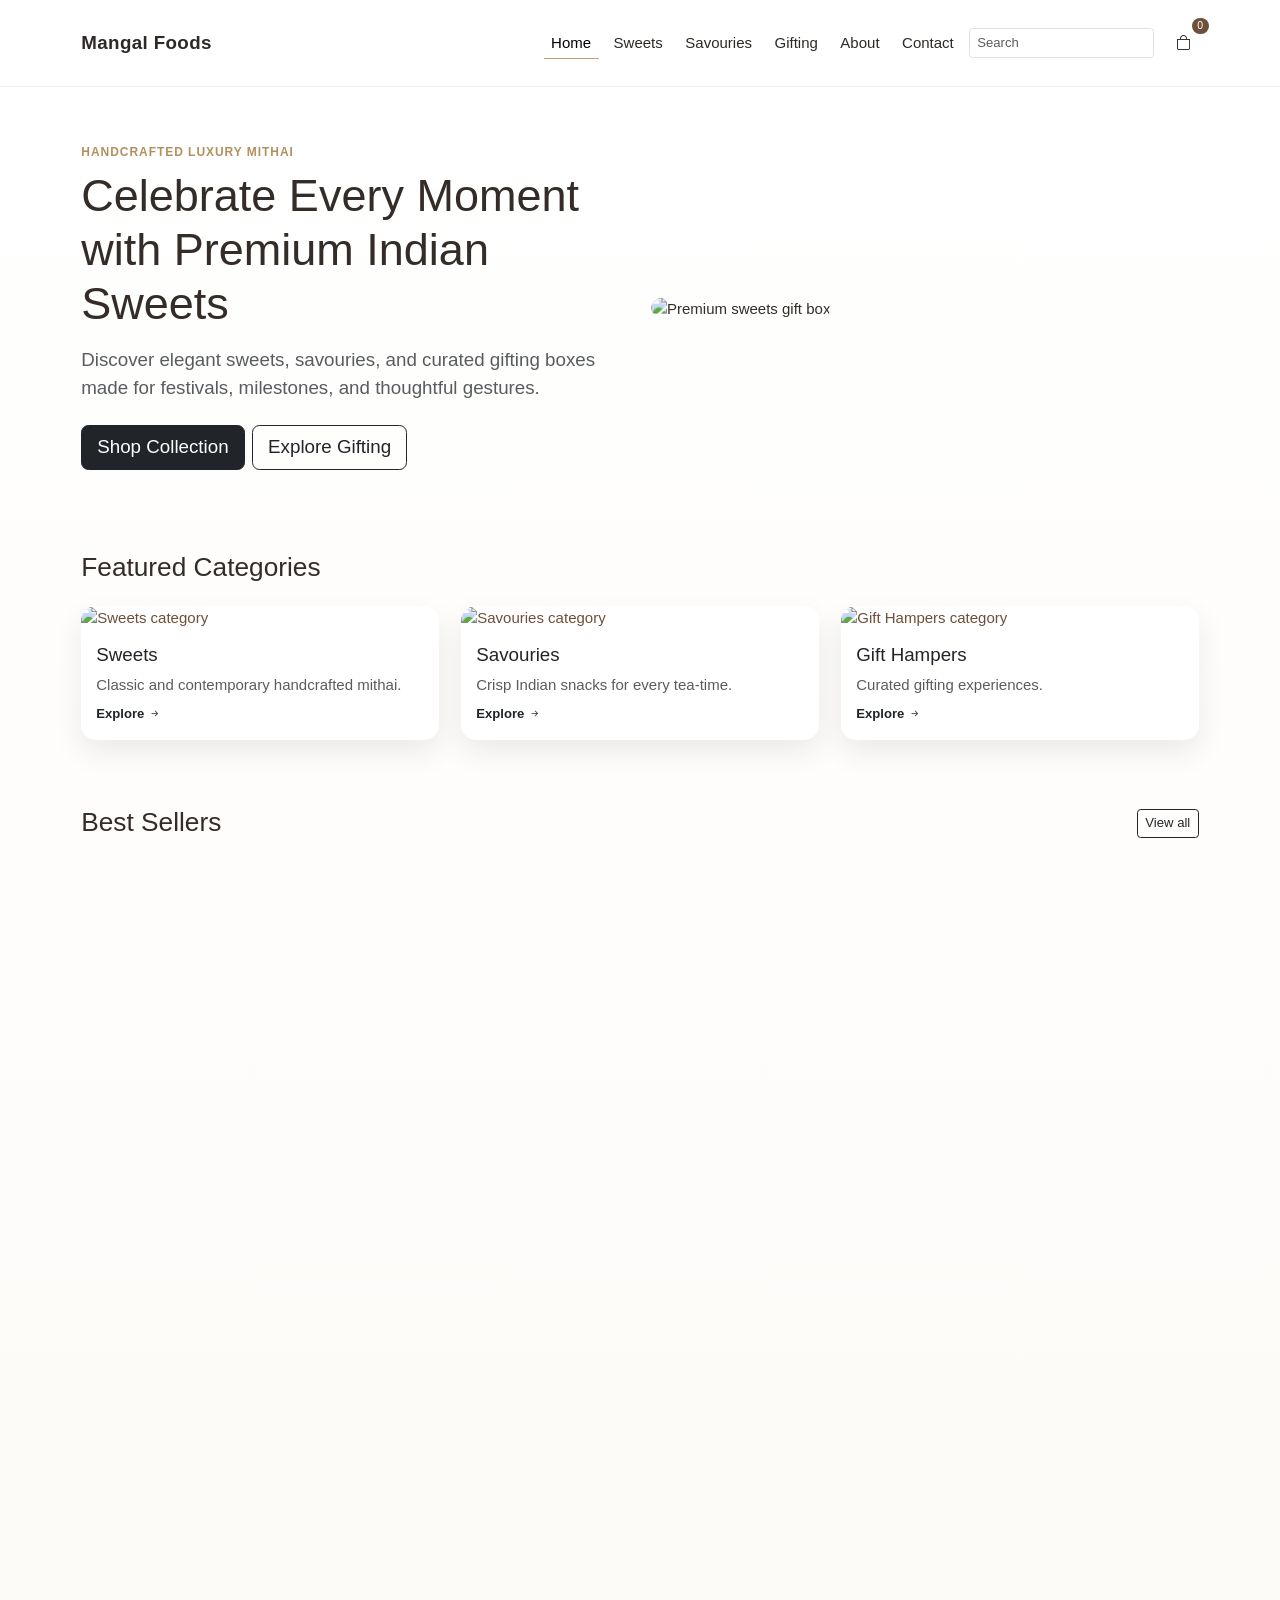
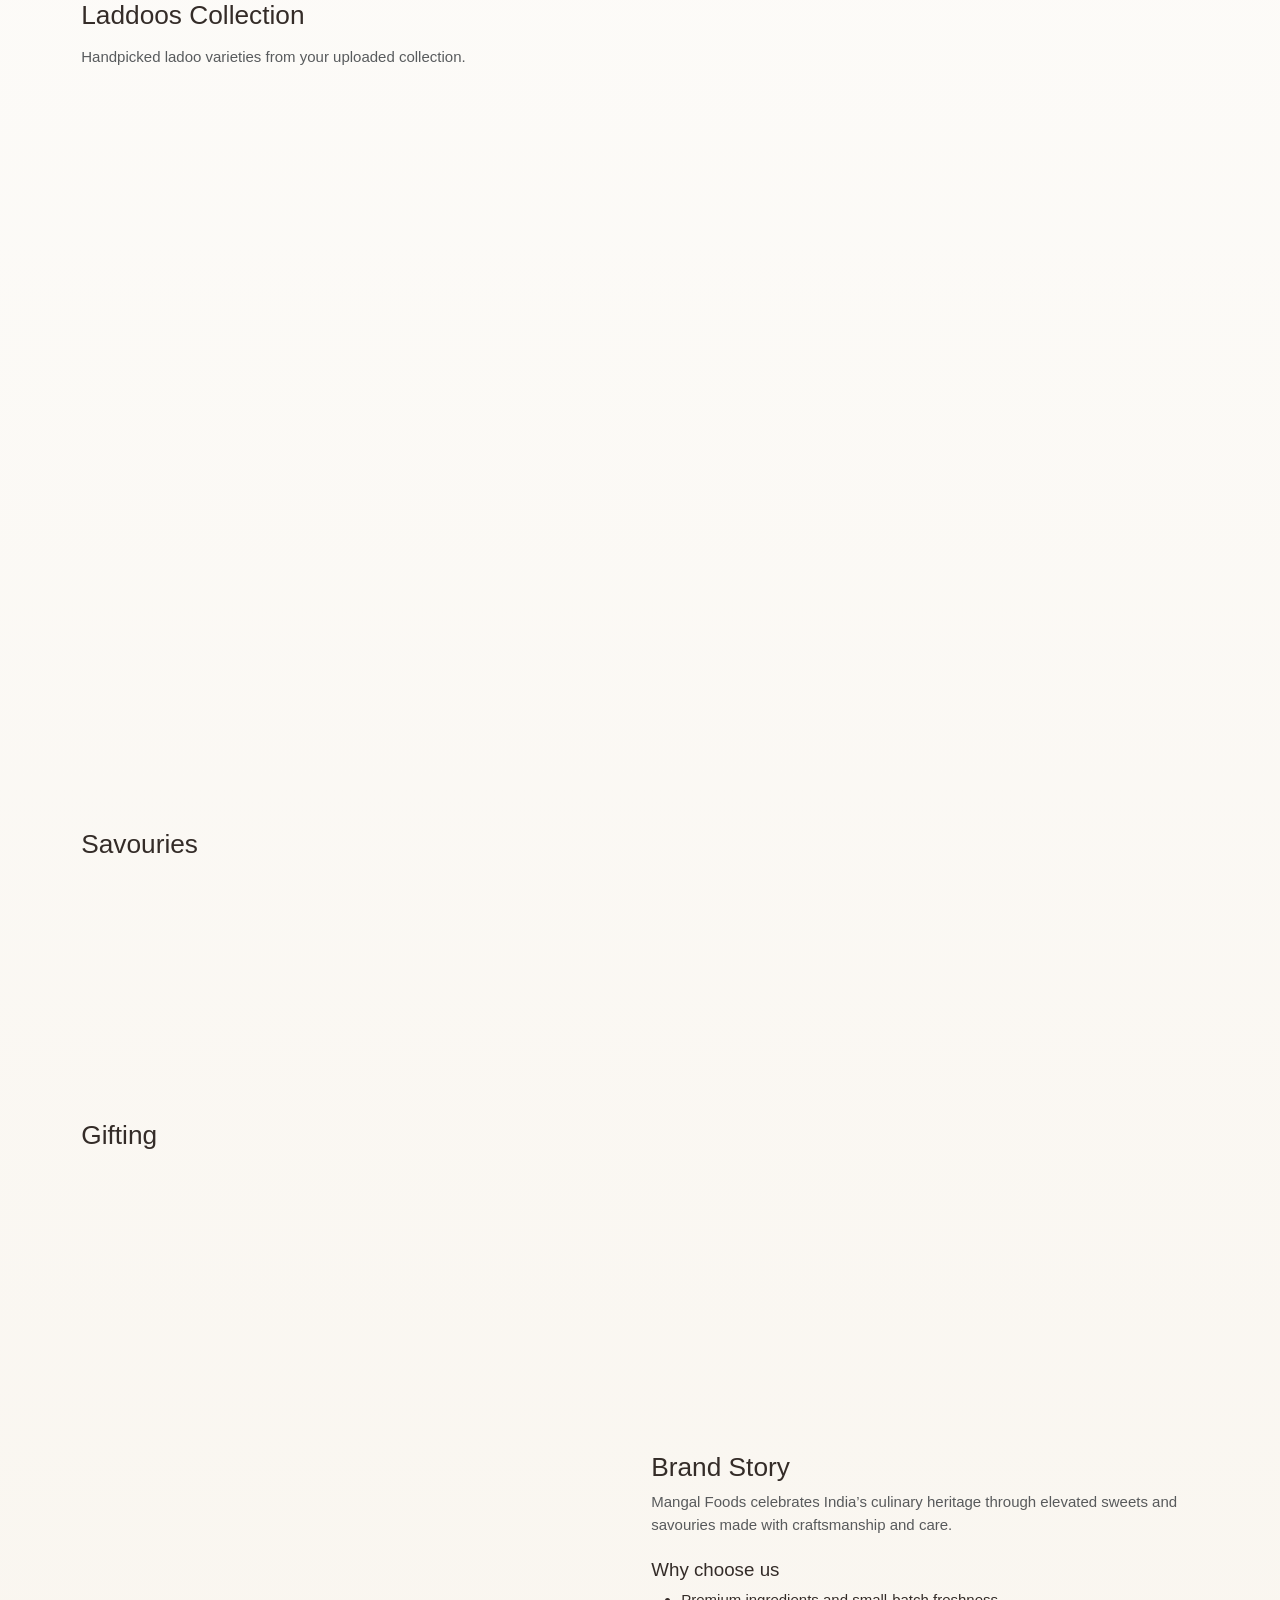
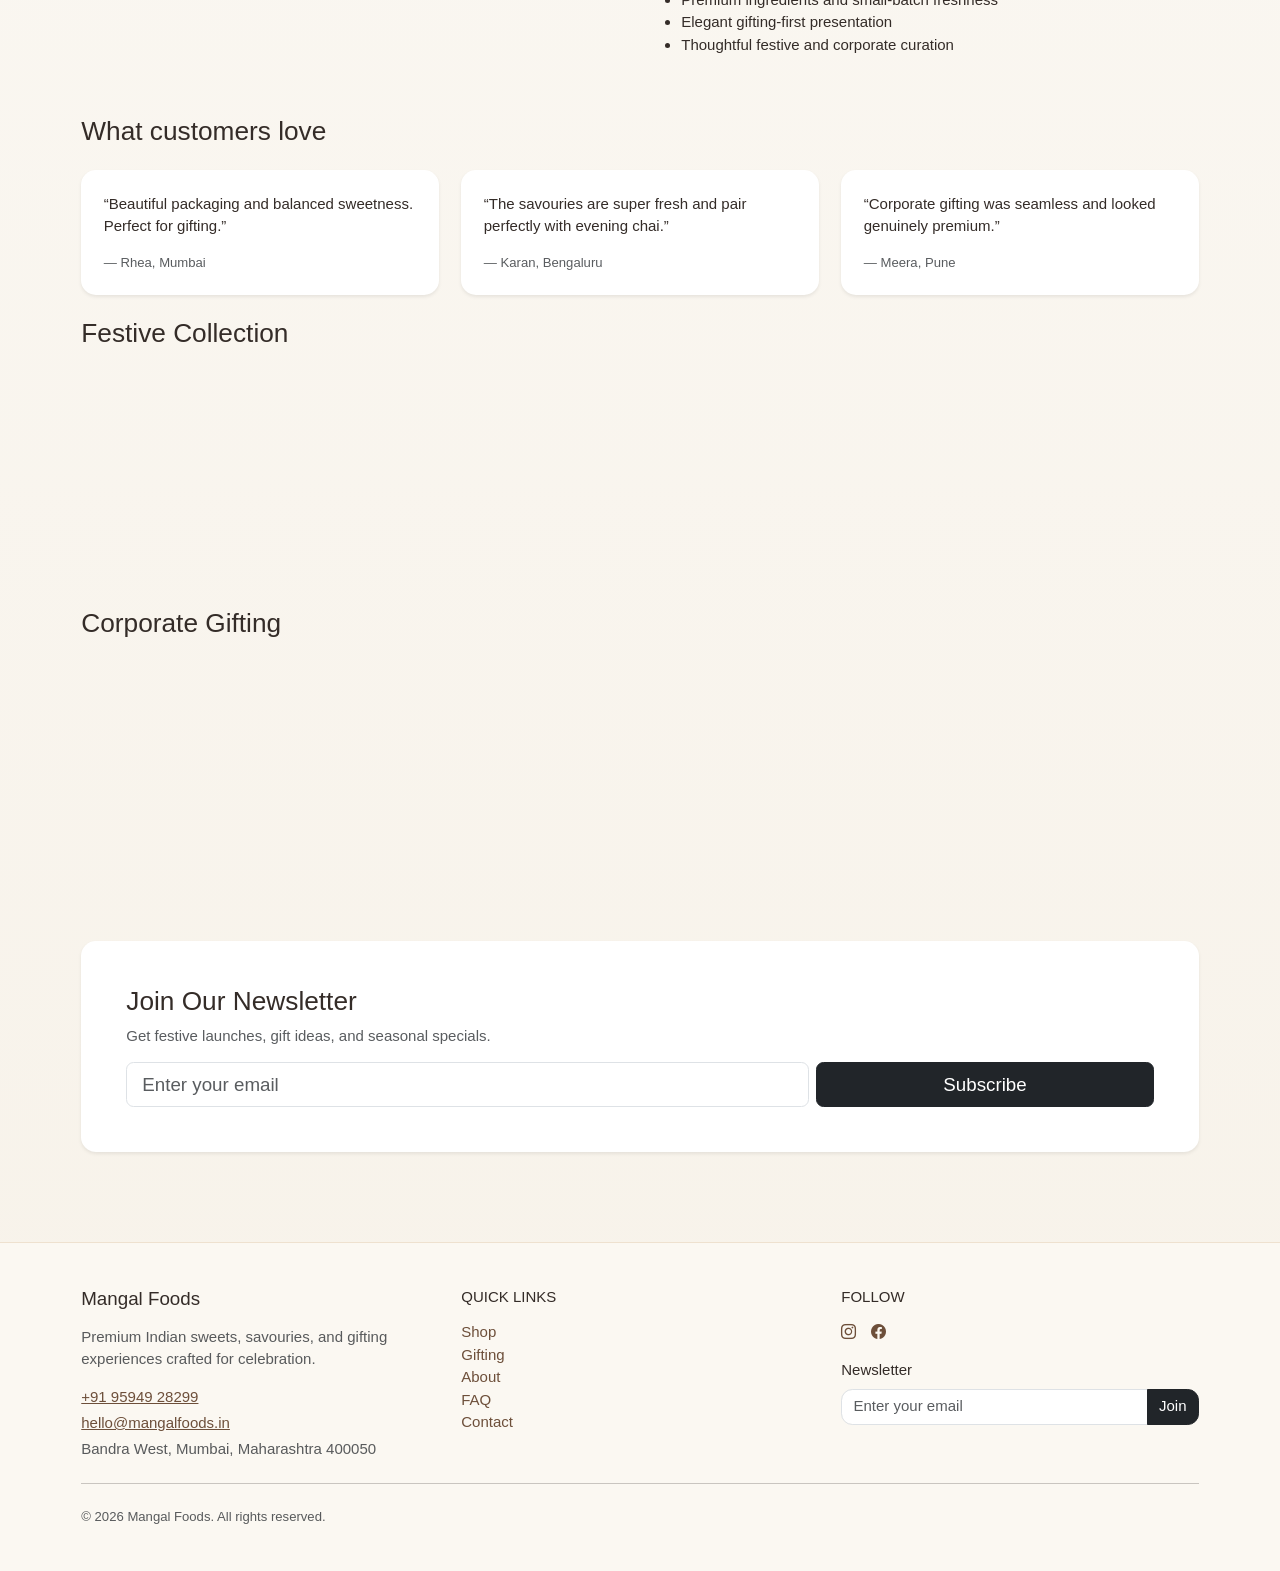
==== docs/index.html @ add86912 "Added static files" ====
<!DOCTYPE html>
<html lang="en">
<head>
  <meta charset="utf-8" />
  <meta name="viewport" content="width=device-width, initial-scale=1.0" />
  <title>Mangal Foods | Premium Indian Sweets, Savouries, and Gifting</title>
  <meta name="description" content="Premium Indian sweets, savouries, and curated gifting hampers." />
  <link rel="stylesheet" href="./lib/bootstrap/dist/css/bootstrap.min.css" />
  <link rel="stylesheet" href="https://cdn.jsdelivr.net/npm/bootstrap-icons@1.11.3/font/bootstrap-icons.min.css" />
  <link rel="stylesheet" href="./css/site.css" />
</head>
<body class="page-shell" data-page-path="/" data-delivery-charge="80" data-free-delivery-threshold="1000" data-whatsapp-number="919594928299" data-business-name="Mangal Foods" data-whatsapp-dry-run="true">
  <a class="skip-link" href="#main-content">Skip to main content</a>
  <div data-site-header></div>

  <main id="main-content" role="main" class="main-content">
    <section class="hero-section" aria-labelledby="hero-heading">
      <div class="container-xl">
        <div class="row align-items-center g-4">
          <div class="col-lg-6">
            <p class="hero-kicker mb-2" data-hero-item="kicker">Handcrafted Luxury Mithai</p>
            <h1 id="hero-heading" class="display-5 mb-3" data-hero-item="title">Celebrate Every Moment with Premium Indian Sweets</h1>
            <p class="lead text-muted mb-4" data-hero-item="description">Discover elegant sweets, savouries, and curated gifting boxes made for festivals, milestones, and thoughtful gestures.</p>
            <div class="d-flex flex-wrap gap-2" data-hero-item="actions">
              <a href="shop.html" class="btn btn-dark btn-lg">Shop Collection</a>
              <a href="gifting.html" class="btn btn-outline-dark btn-lg">Explore Gifting</a>
            </div>
          </div>
          <div class="col-lg-6">
            <div class="hero-media" data-hero-parallax>
              <img src="./images/banners/hero-premium-sweets.webp" class="img-fluid rounded-4 shadow-sm" alt="Premium sweets gift box" loading="eager" />
            </div>
          </div>
        </div>
      </div>
    </section>

    <section class="py-4 py-lg-5 reveal reveal-up section-tier-1" aria-labelledby="featured-categories-heading">
      <div class="container-xl">
        <h2 id="featured-categories-heading" class="h3 mb-4">Featured Categories</h2>
        <div class="row g-4 reveal-stagger">
          <div class="col-12 col-md-6 col-lg-4">
            <article class="category-card h-100 reveal reveal-up">
              <a href="sweets.html" class="text-decoration-none" aria-label="Browse Sweets">
                <img src="./images/categories/sweets.webp" class="img-fluid category-card-image" alt="Sweets category" loading="lazy" />
                <div class="p-3">
                  <h3 class="h5 mb-2 text-dark">Sweets</h3>
                  <p class="text-muted mb-0">Classic and contemporary handcrafted mithai.</p>
                  <span class="small fw-semibold text-dark d-inline-flex align-items-center gap-1 mt-2">Explore <i class="bi bi-arrow-right-short category-arrow" aria-hidden="true"></i></span>
                </div>
              </a>
            </article>
          </div>
          <div class="col-12 col-md-6 col-lg-4">
            <article class="category-card h-100 reveal reveal-up">
              <a href="savouries.html" class="text-decoration-none" aria-label="Browse Savouries">
                <img src="./images/categories/savouries.webp" class="img-fluid category-card-image" alt="Savouries category" loading="lazy" />
                <div class="p-3">
                  <h3 class="h5 mb-2 text-dark">Savouries</h3>
                  <p class="text-muted mb-0">Crisp Indian snacks for every tea-time.</p>
                  <span class="small fw-semibold text-dark d-inline-flex align-items-center gap-1 mt-2">Explore <i class="bi bi-arrow-right-short category-arrow" aria-hidden="true"></i></span>
                </div>
              </a>
            </article>
          </div>
          <div class="col-12 col-md-6 col-lg-4">
            <article class="category-card h-100 reveal reveal-up">
              <a href="gifting.html" class="text-decoration-none" aria-label="Browse Gift Hampers">
                <img src="./images/categories/gifting.webp" class="img-fluid category-card-image" alt="Gift Hampers category" loading="lazy" />
                <div class="p-3">
                  <h3 class="h5 mb-2 text-dark">Gift Hampers</h3>
                  <p class="text-muted mb-0">Curated gifting experiences.</p>
                  <span class="small fw-semibold text-dark d-inline-flex align-items-center gap-1 mt-2">Explore <i class="bi bi-arrow-right-short category-arrow" aria-hidden="true"></i></span>
                </div>
              </a>
            </article>
          </div>
        </div>
      </div>
    </section>

    <section class="py-4 reveal reveal-up section-tier-1" aria-labelledby="best-sellers-heading">
      <div class="container-xl">
        <div class="d-flex justify-content-between align-items-center mb-3">
          <h2 id="best-sellers-heading" class="h3 mb-0">Best Sellers</h2>
          <a href="shop.html" class="btn btn-outline-dark btn-sm">View all</a>
        </div>
        <div data-home-grid="bestsellers"></div>
      </div>
    </section>

    <section class="py-4 reveal reveal-up section-tier-2" aria-labelledby="laddoos-heading">
      <div class="container-xl">
        <h2 id="laddoos-heading" class="h3 mb-3">Laddoos Collection</h2>
        <p class="text-muted mb-3">Handpicked ladoo varieties from your uploaded collection.</p>
        <div data-home-grid="laddoos"></div>
      </div>
    </section>

    <section class="py-4 reveal reveal-up section-tier-2" aria-labelledby="savouries-heading">
      <div class="container-xl">
        <h2 id="savouries-heading" class="h3 mb-3">Savouries</h2>
        <div data-home-grid="savouries"></div>
      </div>
    </section>

    <section class="py-4 reveal reveal-up section-tier-2" aria-labelledby="gifting-heading">
      <div class="container-xl">
        <h2 id="gifting-heading" class="h3 mb-3">Gifting</h2>
        <div data-home-grid="gifting"></div>
      </div>
    </section>

    <section class="py-5 reveal reveal-up section-tier-3" aria-labelledby="brand-story-heading">
      <div class="container-xl">
        <div class="row g-4 align-items-center">
          <div class="col-lg-6 reveal reveal-left image-reveal">
            <img src="./images/brand/brand-story.webp" class="img-fluid rounded-4 shadow-sm" alt="Brand story visual" loading="lazy" />
          </div>
          <div class="col-lg-6 reveal reveal-right" style="transition-delay: 140ms;">
            <h2 id="brand-story-heading" class="h3">Brand Story</h2>
            <p class="text-muted">Mangal Foods celebrates India’s culinary heritage through elevated sweets and savouries made with craftsmanship and care.</p>
            <h3 class="h5 mt-4">Why choose us</h3>
            <ul>
              <li>Premium ingredients and small-batch freshness</li>
              <li>Elegant gifting-first presentation</li>
              <li>Thoughtful festive and corporate curation</li>
            </ul>
          </div>
        </div>
      </div>
    </section>

    <section class="testimonials-section reveal reveal-up" aria-labelledby="testimonials-heading">
      <div class="container-xl">
        <h2 id="testimonials-heading" class="h3 mb-4">What customers love</h2>
        <div class="row g-4 reveal-stagger">
          <div class="col-md-4"><article class="p-4 rounded-4 bg-white shadow-sm h-100"><p class="mb-3">“Beautiful packaging and balanced sweetness. Perfect for gifting.”</p><p class="mb-0 small text-muted">— Rhea, Mumbai</p></article></div>
          <div class="col-md-4"><article class="p-4 rounded-4 bg-white shadow-sm h-100"><p class="mb-3">“The savouries are super fresh and pair perfectly with evening chai.”</p><p class="mb-0 small text-muted">— Karan, Bengaluru</p></article></div>
          <div class="col-md-4"><article class="p-4 rounded-4 bg-white shadow-sm h-100"><p class="mb-3">“Corporate gifting was seamless and looked genuinely premium.”</p><p class="mb-0 small text-muted">— Meera, Pune</p></article></div>
        </div>
      </div>
    </section>

    <section class="py-4 reveal reveal-up section-tier-4" aria-labelledby="festive-heading">
      <div class="container-xl">
        <h2 id="festive-heading" class="h3 mb-3">Festive Collection</h2>
        <div data-home-grid="festive"></div>
      </div>
    </section>

    <section class="py-4 reveal reveal-up section-tier-4" aria-labelledby="corporate-heading">
      <div class="container-xl">
        <h2 id="corporate-heading" class="h3 mb-3">Corporate Gifting</h2>
        <div data-home-grid="corporate"></div>
      </div>
    </section>

    <section class="py-5 reveal reveal-up section-tier-5" aria-labelledby="newsletter-heading">
      <div class="container-xl">
        <div class="p-4 p-lg-5 rounded-4 bg-white shadow-sm">
          <h2 id="newsletter-heading" class="h3 mb-2">Join Our Newsletter</h2>
          <p class="text-muted">Get festive launches, gift ideas, and seasonal specials.</p>
          <form action="contact.html" method="get" class="row g-2">
            <div class="col-md-8">
              <label for="homeNewsletter" class="visually-hidden">Email address</label>
              <input id="homeNewsletter" type="email" class="form-control form-control-lg" placeholder="Enter your email" />
            </div>
            <div class="col-md-4">
              <button type="submit" class="btn btn-dark btn-lg w-100">Subscribe</button>
            </div>
          </form>
        </div>
      </div>
    </section>
  </main>

  <div data-site-footer></div>
  <div data-cart-drawer-host></div>

  <script src="./lib/bootstrap/dist/js/bootstrap.bundle.min.js"></script>
  <script src="./js/static-config.js"></script>
  <script src="./js/static-layout.js"></script>
  <script src="./js/cart.js"></script>
  <script src="./js/site.js"></script>
  <script src="./js/static-catalog.js"></script>
</body>
</html>
---- docs/css/site.css ----
:root {
  --mf-cream: #f7f2e9;
  --mf-beige: #eadfcf;
  --mf-brown: #6d4f3a;
  --mf-charcoal: #2f2926;
  --mf-gold: #b2915e;
  --mf-text: #342c28;
  --mf-muted: #6c635d;
  --mf-shadow: 0 12px 30px rgba(30, 18, 7, 0.08);
  --mf-shadow-hover: 0 20px 42px rgba(30, 18, 7, 0.16);
  --mf-radius: 1rem;

  --animation-fast: 180ms;
  --animation-normal: 460ms;
  --animation-slow: 700ms;
  --animation-luxury: 980ms;
  --ease-premium: cubic-bezier(0.22, 0.61, 0.36, 1);
  --ease-soft: cubic-bezier(0.25, 0.46, 0.45, 0.94);
  --ease-luxury: cubic-bezier(0.18, 0.77, 0.28, 0.99);
}

html {
  font-size: 15px;
  overflow-x: hidden;
}

body {
  margin: 0;
  overflow-x: hidden;
  background: linear-gradient(180deg, #fff, var(--mf-cream));
  color: var(--mf-text);
  font-family: "Inter", "Segoe UI", Roboto, Arial, sans-serif;
  text-rendering: optimizeLegibility;
}

body.page-is-entering .main-content {
  opacity: 0;
  transform: translateY(12px);
}

.main-content {
  min-height: 60vh;
  opacity: 1;
  transform: translateY(0);
  transition: opacity var(--animation-slow) var(--ease-luxury), transform var(--animation-slow) var(--ease-luxury);
}

body.page-is-leaving .main-content {
  opacity: 0;
  transform: translateY(6px);
}

a {
  color: var(--mf-brown);
  transition: color var(--animation-fast) var(--ease-soft);
}

a:hover {
  color: #503a2b;
}

.btn,
.nav-icon-btn,
.form-control,
.form-select,
.offcanvas,
.category-card,
.product-card {
  transition-timing-function: var(--ease-premium);
}

.btn:focus,
.btn:active:focus,
.form-control:focus,
.form-check-input:focus,
.form-select:focus,
.nav-link:focus-visible,
button:focus-visible,
input:focus-visible,
a:focus-visible {
  outline: 2px solid var(--mf-gold);
  outline-offset: 2px;
  box-shadow: none;
}

.skip-link {
  position: absolute;
  left: -10000px;
  top: auto;
  width: 1px;
  height: 1px;
  overflow: hidden;
}

.skip-link:focus {
  left: 1rem;
  top: 1rem;
  width: auto;
  height: auto;
  padding: 0.5rem 0.75rem;
  background: #fff;
  z-index: 2000;
}

.site-header {
  background: rgba(255, 255, 255, 0.66);
  backdrop-filter: saturate(138%) blur(7px);
  border-bottom: 1px solid rgba(238, 225, 207, 0.42);
  transition: background var(--animation-normal) var(--ease-luxury),
    box-shadow var(--animation-normal) var(--ease-luxury),
    border-color var(--animation-normal) var(--ease-luxury),
    backdrop-filter var(--animation-normal) var(--ease-luxury);
}

.site-header .navbar {
  min-height: 86px;
  transition: min-height var(--animation-normal) var(--ease-premium);
}

body.is-scrolled .site-header {
  background: rgba(255, 255, 255, 0.93);
  border-color: rgba(233, 219, 200, 0.82);
  box-shadow: 0 9px 26px rgba(33, 20, 8, 0.10);
  backdrop-filter: saturate(152%) blur(11px);
}

body.is-scrolled .site-header .navbar {
  min-height: 70px;
}

.brand-mark {
  opacity: 0;
  transform: translateY(8px);
  transition: opacity var(--animation-normal) var(--ease-premium), transform var(--animation-normal) var(--ease-premium);
}

body.is-page-ready .brand-mark {
  opacity: 1;
  transform: translateY(0);
}

.brand-title {
  color: var(--mf-charcoal);
  font-weight: 700;
  letter-spacing: 0.02em;
}

.nav-link {
  color: var(--mf-charcoal);
  position: relative;
  display: inline-flex;
  align-items: center;
  transition: color var(--animation-fast) var(--ease-soft), opacity var(--animation-normal) var(--ease-premium), transform var(--animation-normal) var(--ease-premium);
}

.navbar-nav .nav-link {
  opacity: 0;
  transform: translateY(8px);
}

body.is-page-ready .navbar-nav .nav-link {
  opacity: 1;
  transform: translateY(0);
}

.navbar-nav .nav-item:nth-child(1) .nav-link { transition-delay: 80ms; }
.navbar-nav .nav-item:nth-child(2) .nav-link { transition-delay: 120ms; }
.navbar-nav .nav-item:nth-child(3) .nav-link { transition-delay: 160ms; }
.navbar-nav .nav-item:nth-child(4) .nav-link { transition-delay: 200ms; }
.navbar-nav .nav-item:nth-child(5) .nav-link { transition-delay: 240ms; }
.navbar-nav .nav-item:nth-child(6) .nav-link { transition-delay: 280ms; }

.nav-link::after {
  content: "";
  position: absolute;
  left: 0;
  right: 0;
  bottom: 0.16rem;
  height: 1px;
  background: color-mix(in srgb, var(--mf-gold) 86%, #fff 14%);
  transform: scaleX(0);
  transform-origin: left center;
  transition: transform var(--animation-fast) var(--ease-premium);
}

.nav-link:hover {
  color: var(--mf-brown);
}

.nav-link:hover::after,
.nav-link:focus-visible::after,
.nav-link.active::after {
  transform: scaleX(1);
}

.nav-icon-btn {
  color: var(--mf-charcoal);
  text-decoration: none;
  border: 0;
  background: transparent;
  font-size: 1.1rem;
  transition: transform var(--animation-fast) var(--ease-premium), color var(--animation-fast) var(--ease-soft);
}

.nav-icon-btn:hover {
  transform: translateY(-1px);
  color: var(--mf-brown);
}

.search-field {
  min-width: 180px;
  transition: box-shadow var(--animation-fast) var(--ease-premium), width var(--animation-normal) var(--ease-premium);
}

.search-field:focus {
  width: 220px;
}

.cart-count-badge {
  position: absolute;
  top: -0.45rem;
  right: -0.65rem;
  font-size: 0.7rem;
  min-width: 1.1rem;
  height: 1.1rem;
  border-radius: 50%;
  display: inline-flex;
  align-items: center;
  justify-content: center;
  background: var(--mf-brown);
  color: #fff;
  transform-origin: center;
}

.cart-count-badge.is-bump {
  animation: cartBadgeBump 240ms var(--ease-luxury);
}

@keyframes cartBadgeBump {
  0% { transform: scale(1); }
  45% { transform: scale(1.2); }
  100% { transform: scale(1); }
}

.hero-section {
  padding: 3.75rem 0 2.5rem;
}

.hero-kicker {
  color: var(--mf-gold);
  text-transform: uppercase;
  font-size: 0.8rem;
  letter-spacing: 0.08em;
  font-weight: 600;
}

.hero-section [data-hero-item] {
  opacity: 0;
  transform: translateY(14px);
  transition: opacity var(--animation-slow) var(--ease-luxury), transform var(--animation-slow) var(--ease-luxury);
}

.hero-section [data-hero-item="kicker"] { transition-delay: 40ms; }
.hero-section [data-hero-item="title"] { transition-delay: 180ms; }
.hero-section [data-hero-item="description"] { transition-delay: 320ms; }
.hero-section [data-hero-item="actions"] { transition-delay: 460ms; }

body.is-page-ready .hero-section [data-hero-item] {
  opacity: 1;
  transform: translateY(0);
}

.hero-media {
  position: relative;
  overflow: hidden;
  border-radius: calc(var(--mf-radius) + 0.25rem);
}

.hero-media img {
  opacity: 0;
  transform: scale(1.045);
  transition: opacity var(--animation-slow) var(--ease-luxury), transform 1200ms var(--ease-luxury);
}

body.is-page-ready .hero-media img {
  opacity: 1;
  transform: scale(1);
}

.hero-media.is-parallax img {
  will-change: transform;
}

.reveal {
  opacity: 0;
  transition: opacity var(--animation-normal) var(--ease-luxury), transform var(--animation-normal) var(--ease-luxury), clip-path var(--animation-luxury) var(--ease-luxury);
}

.reveal-up {
  transform: translateY(28px);
}

.reveal-left {
  transform: translateX(-22px);
}

.reveal-right {
  transform: translateX(22px);
}

.reveal-scale {
  transform: scale(0.985);
}

.reveal.is-visible {
  opacity: 1;
  transform: translate3d(0, 0, 0) scale(1);
}

.reveal-stagger > * {
  opacity: 0;
  transform: translateY(16px);
  transition: opacity var(--animation-normal) var(--ease-luxury), transform var(--animation-normal) var(--ease-luxury);
}

.reveal-stagger.is-visible > * {
  opacity: 1;
  transform: translateY(0);
}

.reveal-stagger.is-visible > *:nth-child(1) { transition-delay: 40ms; }
.reveal-stagger.is-visible > *:nth-child(2) { transition-delay: 90ms; }
.reveal-stagger.is-visible > *:nth-child(3) { transition-delay: 140ms; }
.reveal-stagger.is-visible > *:nth-child(4) { transition-delay: 190ms; }
.reveal-stagger.is-visible > *:nth-child(5) { transition-delay: 240ms; }
.reveal-stagger.is-visible > *:nth-child(6) { transition-delay: 290ms; }

.image-reveal {
  clip-path: inset(0 100% 0 0 round calc(var(--mf-radius) + 0.25rem));
  transform: scale(1.02);
}

.image-reveal.is-visible {
  clip-path: inset(0 0 0 0 round calc(var(--mf-radius) + 0.25rem));
  transform: scale(1);
}

.category-card,
.product-card,
.empty-state {
  border-radius: var(--mf-radius);
  background: #fff;
  box-shadow: var(--mf-shadow);
  overflow: hidden;
}

.category-card {
  transition: transform var(--animation-normal) var(--ease-luxury), box-shadow var(--animation-normal) var(--ease-luxury), filter var(--animation-fast) var(--ease-soft);
}

.category-card:hover {
  transform: translateY(-4px);
  box-shadow: 0 18px 36px rgba(30, 18, 7, 0.13);
  filter: brightness(1.01);
}

.category-card-image,
.product-image,
.product-image-secondary {
  width: 100%;
  aspect-ratio: 4 / 3;
  object-fit: cover;
}

.category-card-image {
  transition: transform 900ms var(--ease-premium);
}

.category-card:hover .category-card-image {
  transform: scale(1.05);
}

.category-arrow {
  transition: transform var(--animation-fast) var(--ease-luxury), opacity var(--animation-fast) var(--ease-soft);
  opacity: 0.9;
}

.category-card:hover .category-arrow {
  transform: translateX(5px);
  opacity: 1;
}

.product-image-wrap {
  position: relative;
  overflow: hidden;
}

.product-image-secondary {
  position: absolute;
  inset: 0;
  opacity: 0;
  transition: opacity 680ms var(--ease-luxury), transform 680ms var(--ease-luxury);
  transform: scale(1.02);
  pointer-events: none;
}

.product-badge {
  position: absolute;
  top: 0.75rem;
  left: 0.75rem;
  transform: translateY(0);
  transition: transform var(--animation-fast) var(--ease-luxury), opacity var(--animation-fast) var(--ease-soft);
  animation: badgeIntro 520ms var(--ease-luxury) both;
  animation-delay: 140ms;
}

.product-badge.text-bg-dark {
  animation-name: badgeIntro, badgeGlow;
  animation-duration: 520ms, 2.2s;
  animation-delay: 140ms, 900ms;
  animation-iteration-count: 1, infinite;
}

.product-badge.text-bg-secondary {
  animation-name: badgeIntro, badgeFloat;
  animation-duration: 520ms, 2.8s;
  animation-delay: 140ms, 1000ms;
  animation-iteration-count: 1, infinite;
}

.product-card:hover .product-badge {
  transform: translateY(-1px);
}

.product-card {
  transition: transform var(--animation-normal) var(--ease-luxury), box-shadow var(--animation-normal) var(--ease-luxury);
}

.product-card:hover {
  transform: translateY(-4px);
  box-shadow: 0 19px 38px rgba(30, 18, 7, 0.14);
}

.product-card:hover .product-image {
  transform: scale(1.032);
  opacity: 0.95;
}

.product-card:hover .product-image-secondary {
  opacity: 1;
  transform: scale(1);
}

.product-image {
  transition: transform 640ms var(--ease-luxury), opacity 640ms var(--ease-luxury);
}

.product-main-image {
  transition: opacity var(--animation-normal) var(--ease-premium), transform var(--animation-normal) var(--ease-premium);
}

.product-main-image.is-switching {
  opacity: 0.55;
  transform: scale(1.02);
}

.product-thumb-button {
  display: block;
  width: 100%;
  border-radius: 0.75rem;
  overflow: hidden;
  transition: transform var(--animation-fast) var(--ease-premium), box-shadow var(--animation-fast) var(--ease-premium);
}

.product-thumb-button img {
  transition: transform var(--animation-normal) var(--ease-premium), opacity var(--animation-normal) var(--ease-premium);
}

.product-thumb-button:hover img,
.product-thumb-button:focus-visible img {
  transform: scale(1.04);
}

.product-thumb-button.is-active {
  box-shadow: 0 0 0 2px color-mix(in srgb, var(--mf-gold) 85%, #fff 15%);
}

.rating-text {
  color: var(--mf-brown);
}

.btn {
  transition: transform var(--animation-fast) var(--ease-premium), box-shadow var(--animation-fast) var(--ease-premium),
    filter var(--animation-fast) var(--ease-soft), background-color var(--animation-fast) var(--ease-soft), border-color var(--animation-fast) var(--ease-soft);
}

.btn:hover {
  transform: translateY(-2px) scale(1.01);
  box-shadow: 0 10px 22px rgba(34, 18, 7, 0.14);
}

.btn:active {
  transform: translateY(0) scale(0.99);
  box-shadow: 0 4px 10px rgba(34, 18, 7, 0.1);
}

.js-add-to-cart.is-added {
  animation: addedPulse 500ms var(--ease-premium);
}

@keyframes addedPulse {
  0% { transform: translateY(0) scale(1); }
  36% { transform: translateY(-1px) scale(1.03); }
  100% { transform: translateY(0) scale(1); }
}

@keyframes badgeIntro {
  0% { opacity: 0; transform: translateY(-6px) scale(0.96); }
  100% { opacity: 1; transform: translateY(0) scale(1); }
}

@keyframes badgeGlow {
  0%, 100% { box-shadow: 0 0 0 rgba(47, 41, 38, 0); }
  50% { box-shadow: 0 0 0 6px rgba(47, 41, 38, 0.08); }
}

@keyframes badgeFloat {
  0%, 100% { transform: translateY(0); }
  50% { transform: translateY(-1px); }
}

.filter-panel {
  background: #fff;
  box-shadow: var(--mf-shadow);
}

.quantity-selector {
  display: inline-flex;
  gap: 0.4rem;
  align-items: center;
}

.quantity-input {
  width: 4rem;
}

#cartItemsContainer > article {
  opacity: 0;
  transform: translateY(8px);
  animation: cartItemIn 360ms var(--ease-luxury) forwards;
}

#cartItemsContainer > article:nth-child(2) { animation-delay: 60ms; }
#cartItemsContainer > article:nth-child(3) { animation-delay: 120ms; }
#cartItemsContainer > article:nth-child(4) { animation-delay: 180ms; }
#cartItemsContainer > article:nth-child(5) { animation-delay: 240ms; }

#cartItemsContainer > article.is-qty-updated {
  animation: cartQtyPulse 220ms var(--ease-luxury);
}

@keyframes cartQtyPulse {
  0% { transform: translateY(0) scale(1); }
  50% { transform: translateY(-1px) scale(1.01); }
  100% { transform: translateY(0) scale(1); }
}

@keyframes cartItemIn {
  from { opacity: 0; transform: translateY(10px); }
  to { opacity: 1; transform: translateY(0); }
}

.cart-line-leaving {
  opacity: 0;
  transform: translateY(-8px) scale(0.98);
  transition: opacity var(--animation-fast) var(--ease-premium), transform var(--animation-fast) var(--ease-premium), max-height var(--animation-fast) var(--ease-premium);
  max-height: 0;
  overflow: hidden;
}

#cartDrawer .offcanvas-body > * {
  opacity: 0;
  transform: translateY(7px);
  transition: opacity 400ms var(--ease-luxury), transform 400ms var(--ease-luxury);
}

#cartDrawer.show .offcanvas-body > * {
  opacity: 1;
  transform: translateY(0);
}

#cartDrawer.show .offcanvas-body > *:nth-child(1) { transition-delay: 30ms; }
#cartDrawer.show .offcanvas-body > *:nth-child(2) { transition-delay: 70ms; }
#cartDrawer.show .offcanvas-body > *:nth-child(3) { transition-delay: 110ms; }

.offcanvas {
  transition: transform var(--animation-normal) var(--ease-premium), visibility var(--animation-normal) var(--ease-premium);
}

.offcanvas-backdrop {
  backdrop-filter: blur(1px);
}

.offcanvas-backdrop.show {
  opacity: 0.22;
  transition: opacity 360ms var(--ease-luxury);
}

body.menu-open {
  overflow: hidden;
  touch-action: none;
}

#mobileNav .offcanvas-body {
  opacity: 1;
  transform: translateX(-10px);
  transition: transform 420ms var(--ease-luxury);
}

#mobileNav.show .offcanvas-body,
#mobileNav.showing .offcanvas-body {
  transform: translateX(0);
}

#mobileNav .mobile-nav-list > li {
  opacity: 0;
  transform: translateY(8px);
  transition: opacity 380ms var(--ease-luxury), transform 380ms var(--ease-luxury);
}

#mobileNav.show .mobile-nav-list > li,
#mobileNav.showing .mobile-nav-list > li {
  opacity: 1;
  transform: translateY(0);
}

#mobileNav .nav-link {
  border-radius: 0.55rem;
  padding: 0.35rem 0.4rem;
  opacity: 1;
  transition: background-color var(--animation-fast) var(--ease-soft), transform var(--animation-fast) var(--ease-soft), color var(--animation-fast) var(--ease-soft);
}

#mobileNav .nav-link:active {
  transform: scale(0.985);
  background-color: rgba(178, 145, 94, 0.14);
}

#mobileNav.show .mobile-nav-list > li:nth-child(1) { transition-delay: 24ms; }
#mobileNav.show .mobile-nav-list > li:nth-child(2) { transition-delay: 52ms; }
#mobileNav.show .mobile-nav-list > li:nth-child(3) { transition-delay: 80ms; }
#mobileNav.show .mobile-nav-list > li:nth-child(4) { transition-delay: 108ms; }
#mobileNav.show .mobile-nav-list > li:nth-child(5) { transition-delay: 136ms; }
#mobileNav.show .mobile-nav-list > li:nth-child(6) { transition-delay: 164ms; }
#mobileNav.show .mobile-nav-list > li:nth-child(7) { transition-delay: 192ms; }
#mobileNav.show .mobile-nav-list > li:nth-child(8) { transition-delay: 220ms; }

.site-footer {
  background: #fbf8f2;
  border-top: 1px solid #eee1cf;
}

.footer-links a {
  text-decoration: none;
}

.newsletter-form .form-control,
.newsletter-form .btn,
.search-bar .form-control,
.search-bar .btn {
  border-radius: 0.75rem;
}

.search-bar .input-group {
  transition: transform var(--animation-normal) var(--ease-luxury), opacity var(--animation-normal) var(--ease-luxury), box-shadow var(--animation-fast) var(--ease-luxury);
}

.search-bar:focus-within .input-group {
  transform: translateY(-1px);
  box-shadow: 0 8px 20px rgba(32, 18, 7, 0.07);
}

.search-bar .form-control {
  transition: transform var(--animation-normal) var(--ease-premium), opacity var(--animation-normal) var(--ease-premium), box-shadow var(--animation-fast) var(--ease-soft);
}

.search-results-enter {
  opacity: 0;
  transform: translateY(10px);
}

.search-results-enter.is-visible {
  opacity: 1;
  transform: translateY(0);
}

.search-bar.is-mobile-search-active {
  transform: translateY(-1px);
  transition: transform var(--animation-fast) var(--ease-soft);
}

.dry-run-panel {
  background: #fff;
  border: 1px solid #e9dbc8;
  border-radius: 0.9rem;
  padding: 1rem;
}

.testimonials-section article {
  transition: transform var(--animation-normal) var(--ease-premium), box-shadow var(--animation-normal) var(--ease-premium);
}

.testimonials-section article:hover {
  transform: translateY(-4px);
  box-shadow: 0 16px 34px rgba(30, 18, 7, 0.12);
}

@media (max-width: 991.98px) {
  .hero-section {
    padding-top: 2rem;
  }

  .search-bar .input-group {
    transform: none;
    box-shadow: none;
  }

  .search-bar .form-control:focus {
    box-shadow: 0 0 0 0.12rem rgba(178, 145, 94, 0.24);
  }

  .search-bar .btn:active {
    transform: scale(0.985);
  }

  .search-field:focus {
    width: 180px;
  }

  .hero-media img {
    will-change: auto;
  }

  .mobile-quick-actions {
    gap: 0.35rem !important;
  }

  .mobile-icon-link {
    width: 2.25rem;
    height: 2.25rem;
    display: inline-flex;
    align-items: center;
    justify-content: center;
    border-radius: 999px;
    transition: transform var(--animation-fast) var(--ease-luxury), background-color var(--animation-fast) var(--ease-soft), color var(--animation-fast) var(--ease-soft);
  }

  .mobile-icon-link:active {
    transform: scale(0.96);
    background-color: rgba(178, 145, 94, 0.18);
  }

  #cartDrawer .offcanvas-body > * {
    transition-duration: 320ms;
  }

  #cartDrawer .offcanvas-body {
    overscroll-behavior: contain;
  }

  #mobileNav .offcanvas-body,
  #mobileNav .mobile-nav-list > li,
  #cartDrawer .offcanvas-body > * {
    will-change: transform, opacity;
  }
}

@media (prefers-reduced-motion: reduce) {
  *,
  *::before,
  *::after {
    animation-duration: 0.01ms !important;
    animation-iteration-count: 1 !important;
    transition-duration: 0.01ms !important;
    scroll-behavior: auto !important;
  }

  .hero-media img,
  .hero-media.is-parallax img,
  .reveal,
  .reveal-up,
  .reveal-left,
  .reveal-right,
  .reveal-scale,
  .image-reveal,
  .main-content,
  .navbar-nav .nav-link,
  .brand-mark,
  .hero-section [data-hero-item],
  #mobileNav .offcanvas-body,
  #mobileNav .mobile-nav-list > li,
  #cartItemsContainer > article,
  .product-image,
  .product-image-secondary,
  .category-card-image,
  .btn,
  .nav-link::after,
  .product-main-image,
  .product-badge {
    transform: none !important;
    opacity: 1 !important;
    clip-path: none !important;
  }

  .product-image-secondary {
    display: none !important;
  }

  .btn,
  .category-card,
  .product-card,
  .testimonials-section article {
    box-shadow: var(--mf-shadow) !important;
  }

  .product-badge,
  .product-badge.text-bg-dark,
  .product-badge.text-bg-secondary {
    animation: none !important;
    box-shadow: none !important;
  }
}
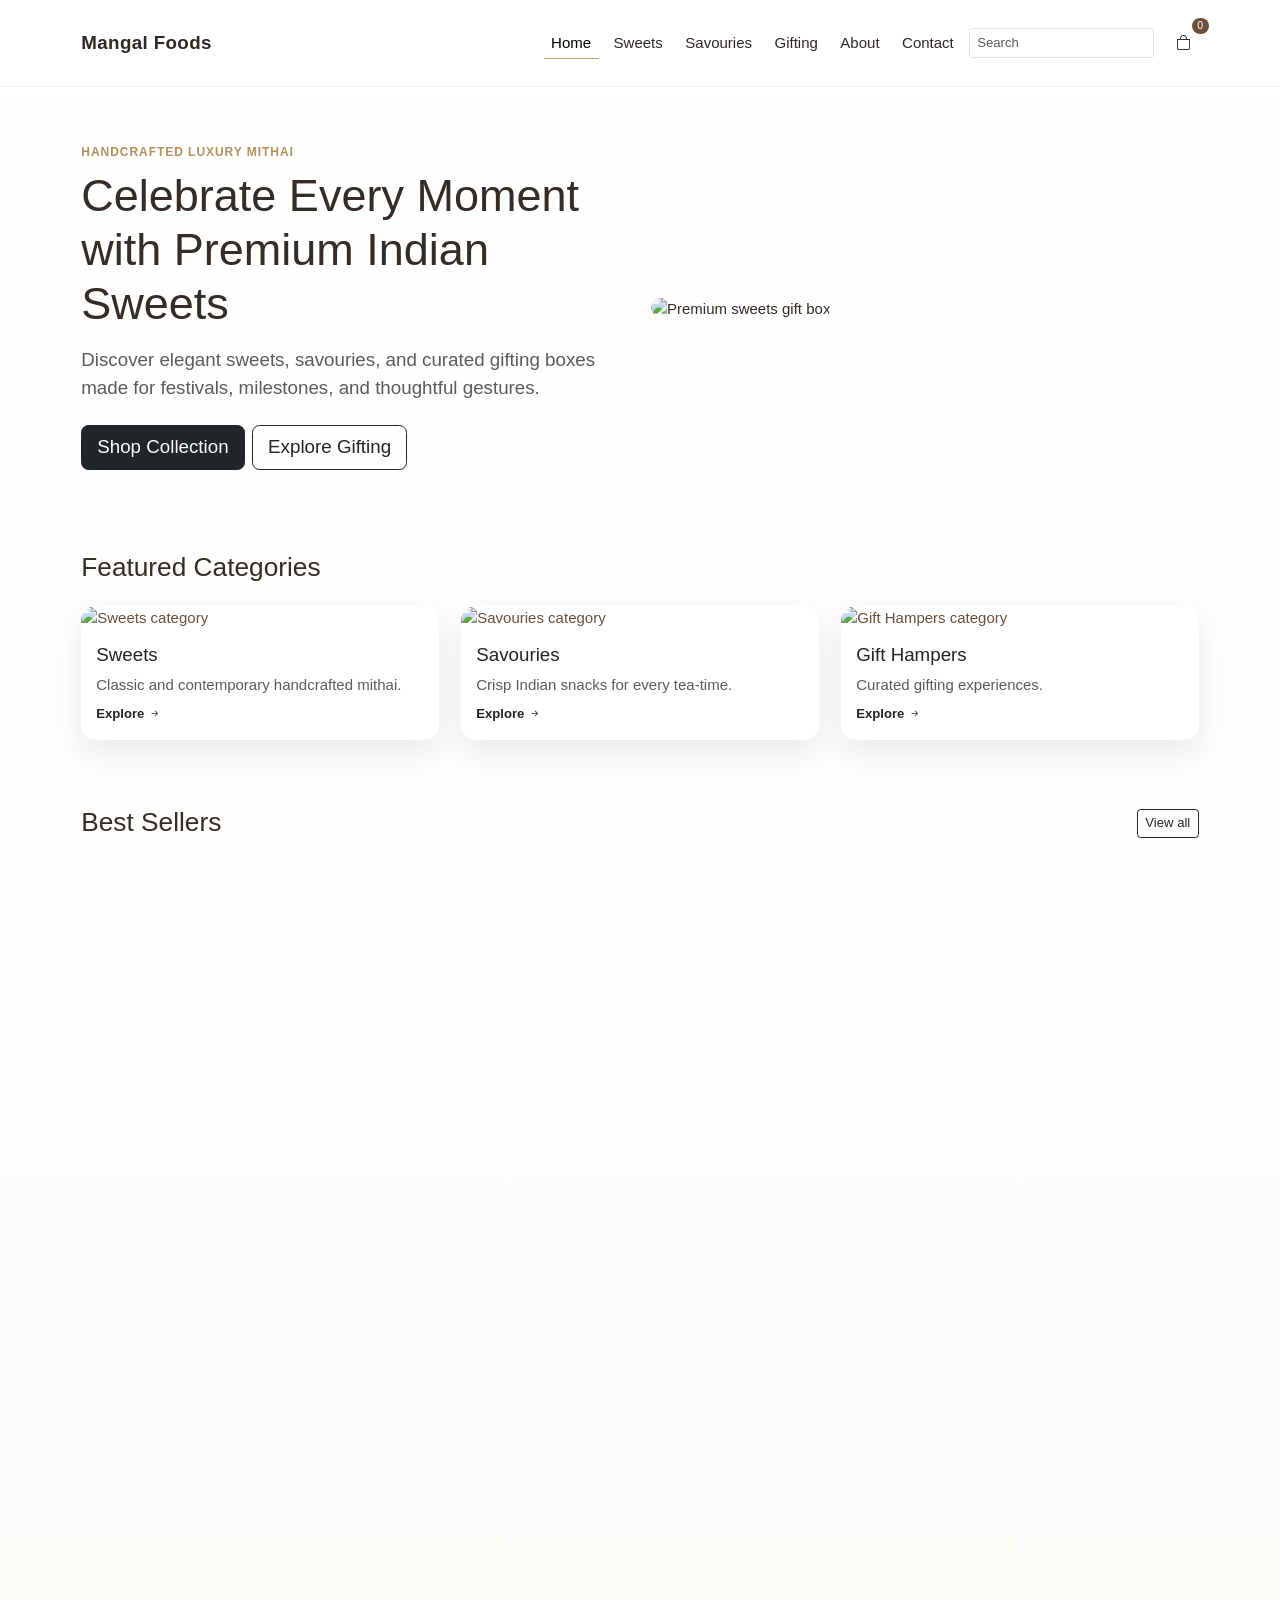
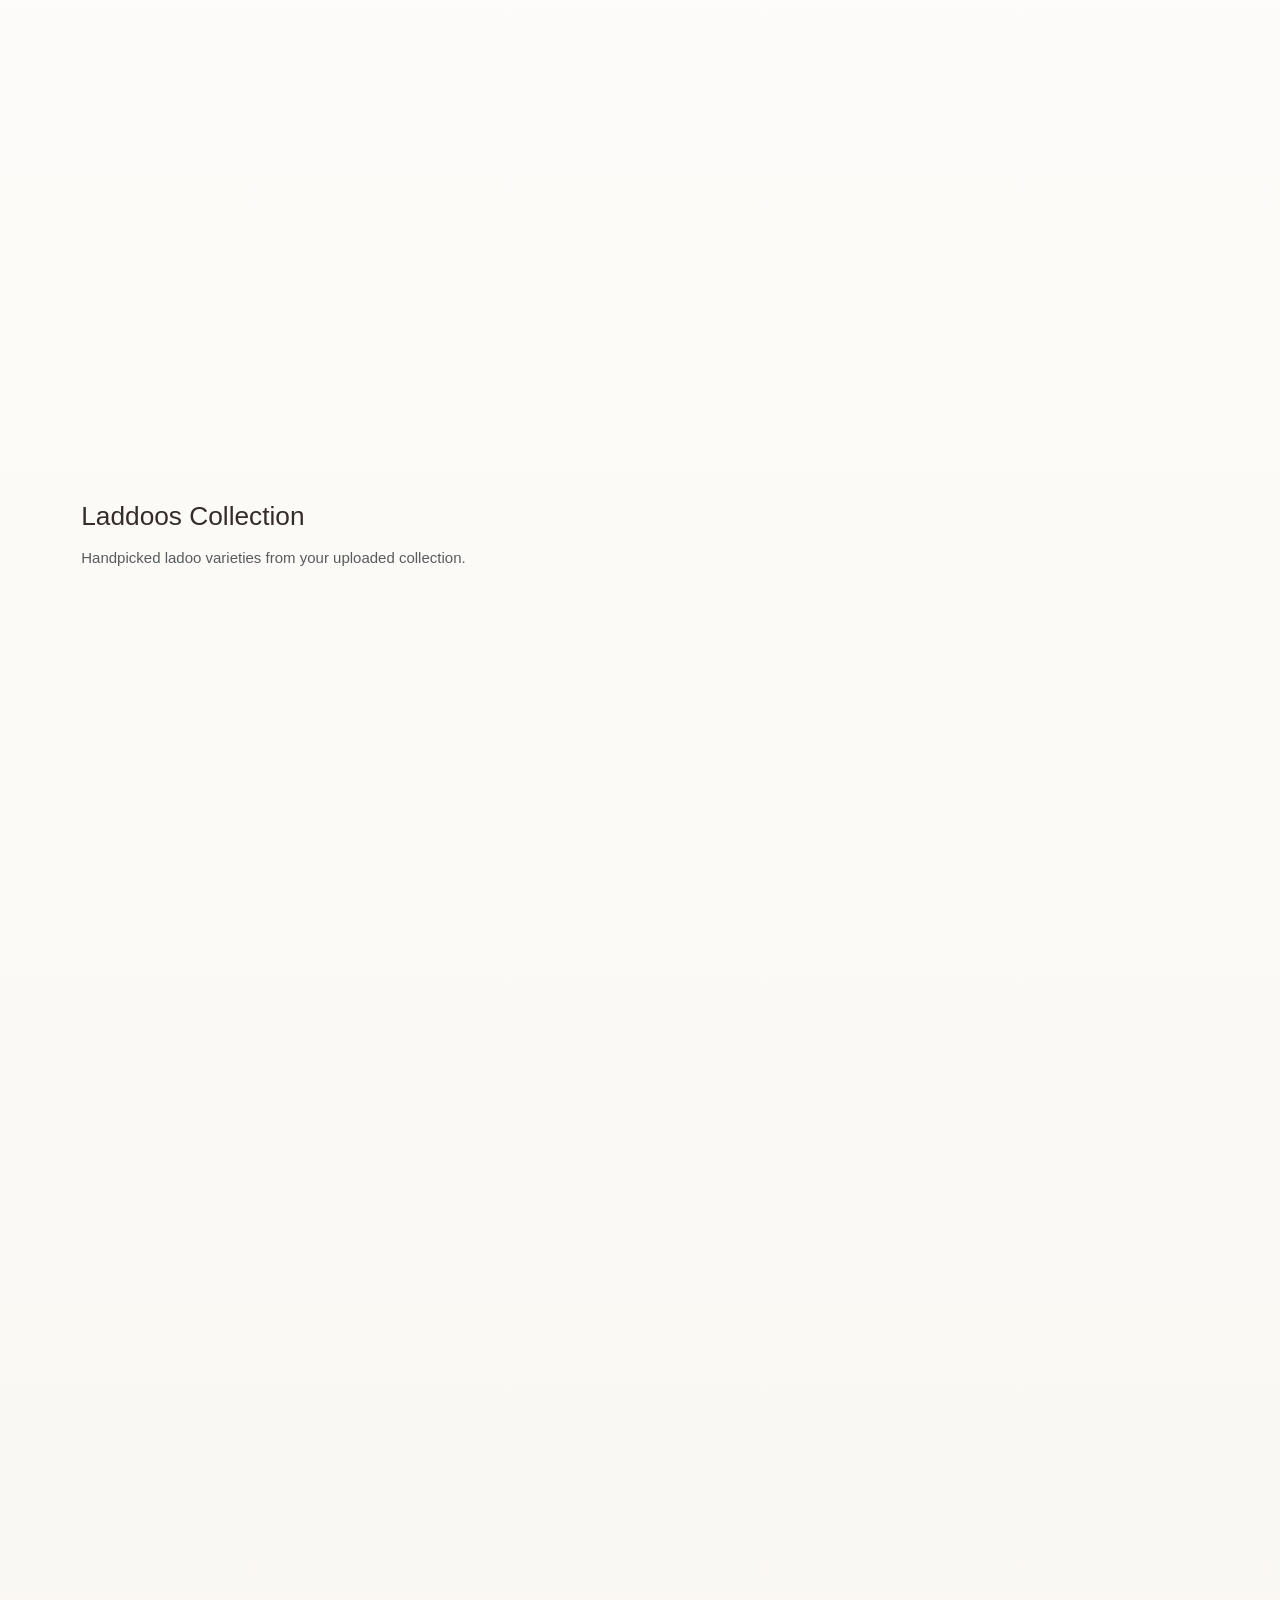
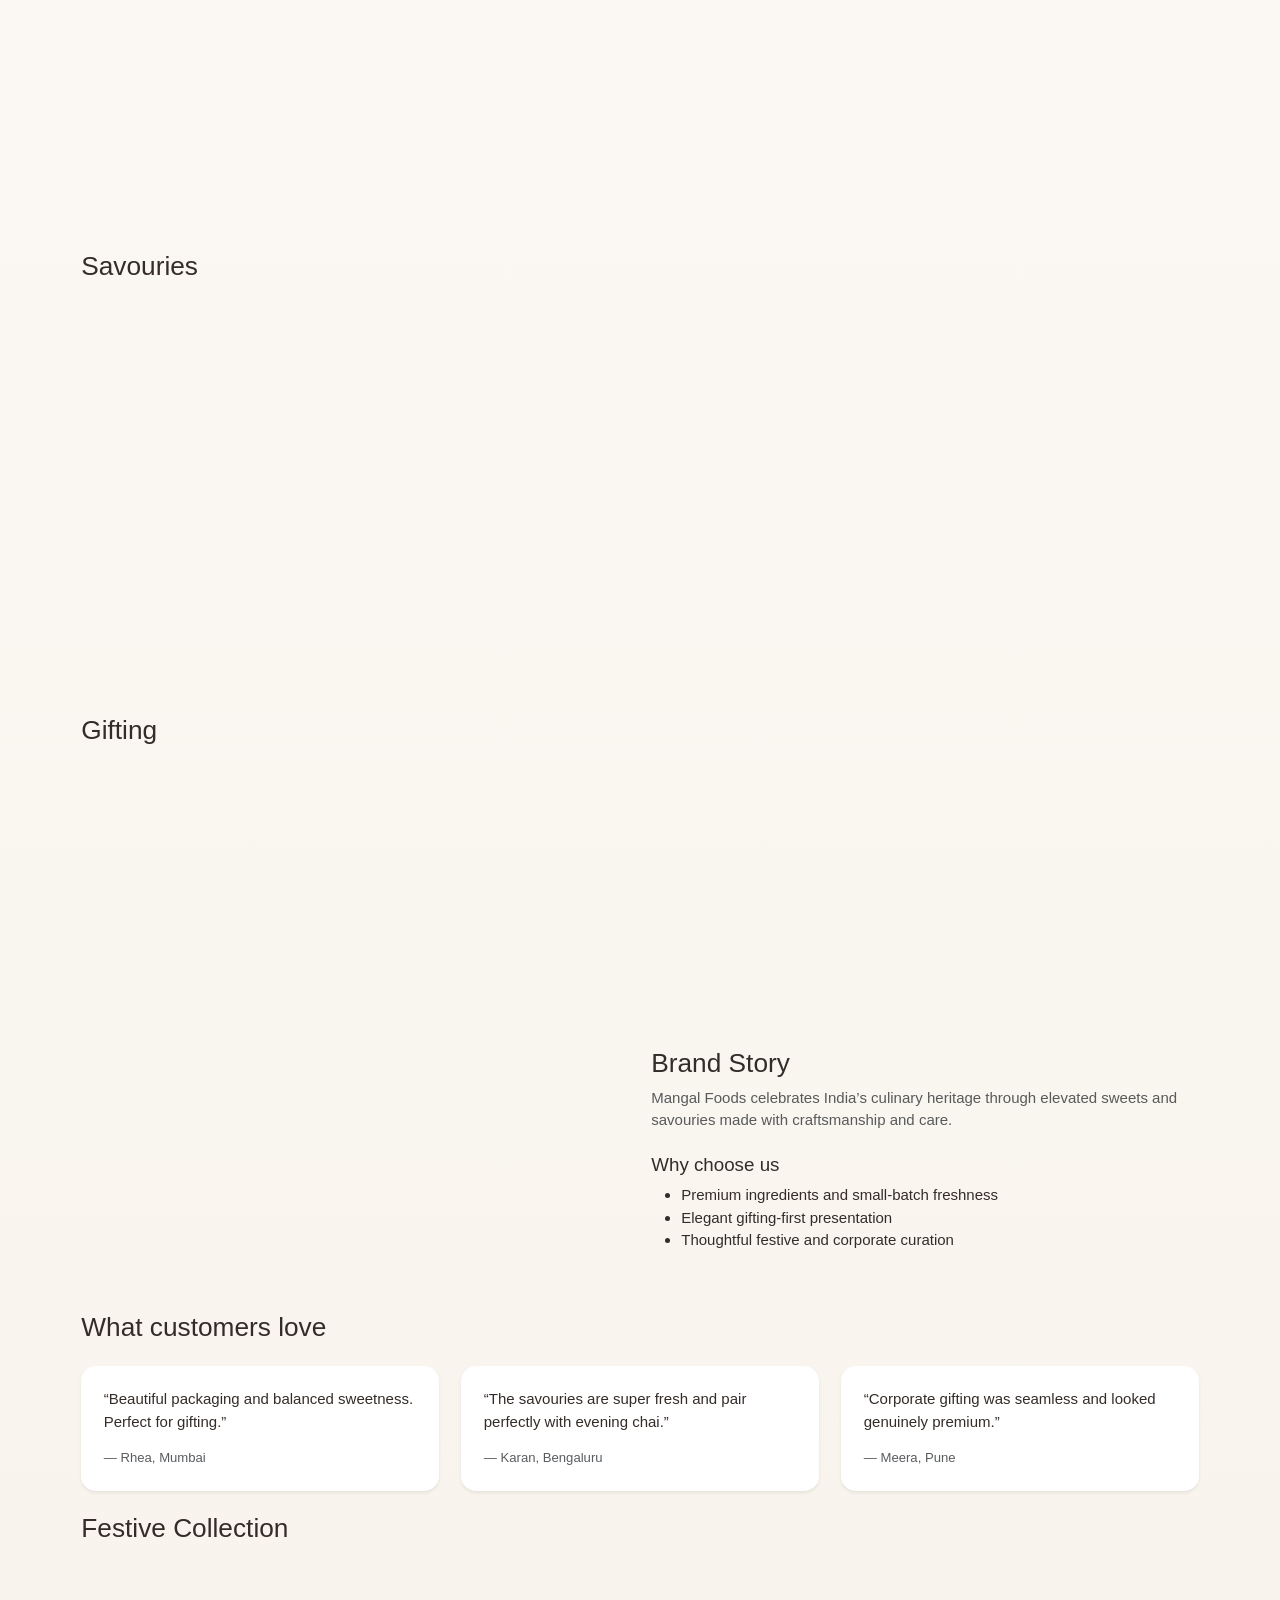
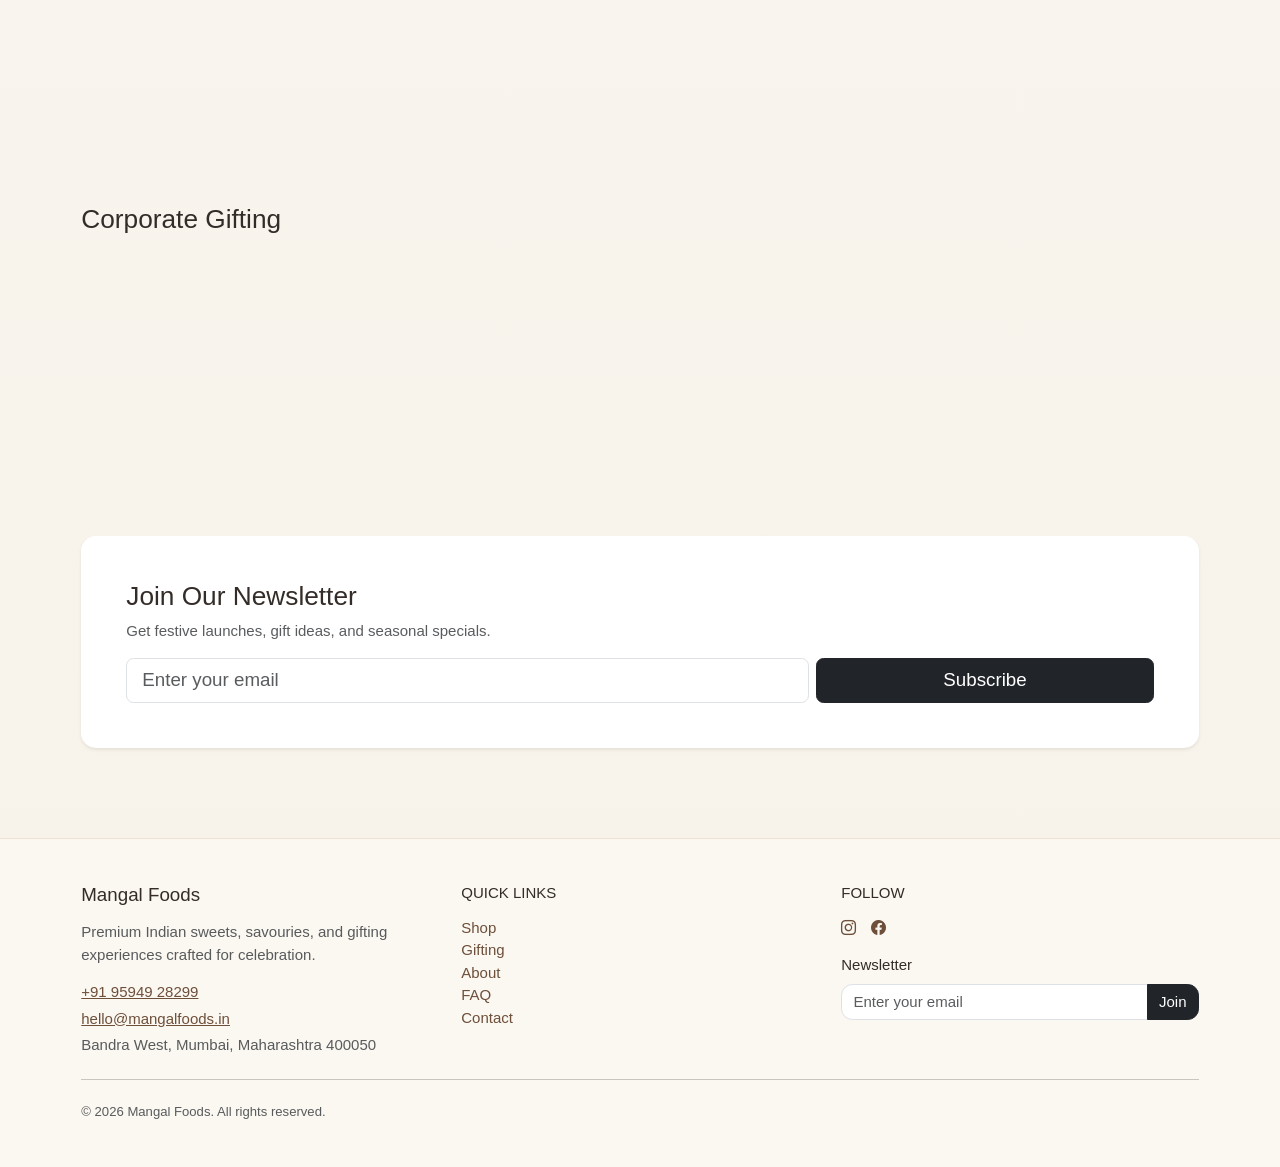
==== commit 8a85d0b2: "Enabled whatsapp messaging for food orders" ====
--- a/docs/index.html
+++ b/docs/index.html
@@ -9,7 +9,7 @@
   <link rel="stylesheet" href="https://cdn.jsdelivr.net/npm/bootstrap-icons@1.11.3/font/bootstrap-icons.min.css" />
   <link rel="stylesheet" href="./css/site.css" />
 </head>
-<body class="page-shell" data-page-path="/" data-delivery-charge="80" data-free-delivery-threshold="1000" data-whatsapp-number="919594928299" data-business-name="Mangal Foods" data-whatsapp-dry-run="true">
+<body class="page-shell" data-page-path="/" data-delivery-charge="80" data-free-delivery-threshold="1000" data-whatsapp-number="919594928299" data-business-name="Mangal Foods" data-whatsapp-dry-run="false">
   <a class="skip-link" href="#main-content">Skip to main content</a>
   <div data-site-header></div>
 
